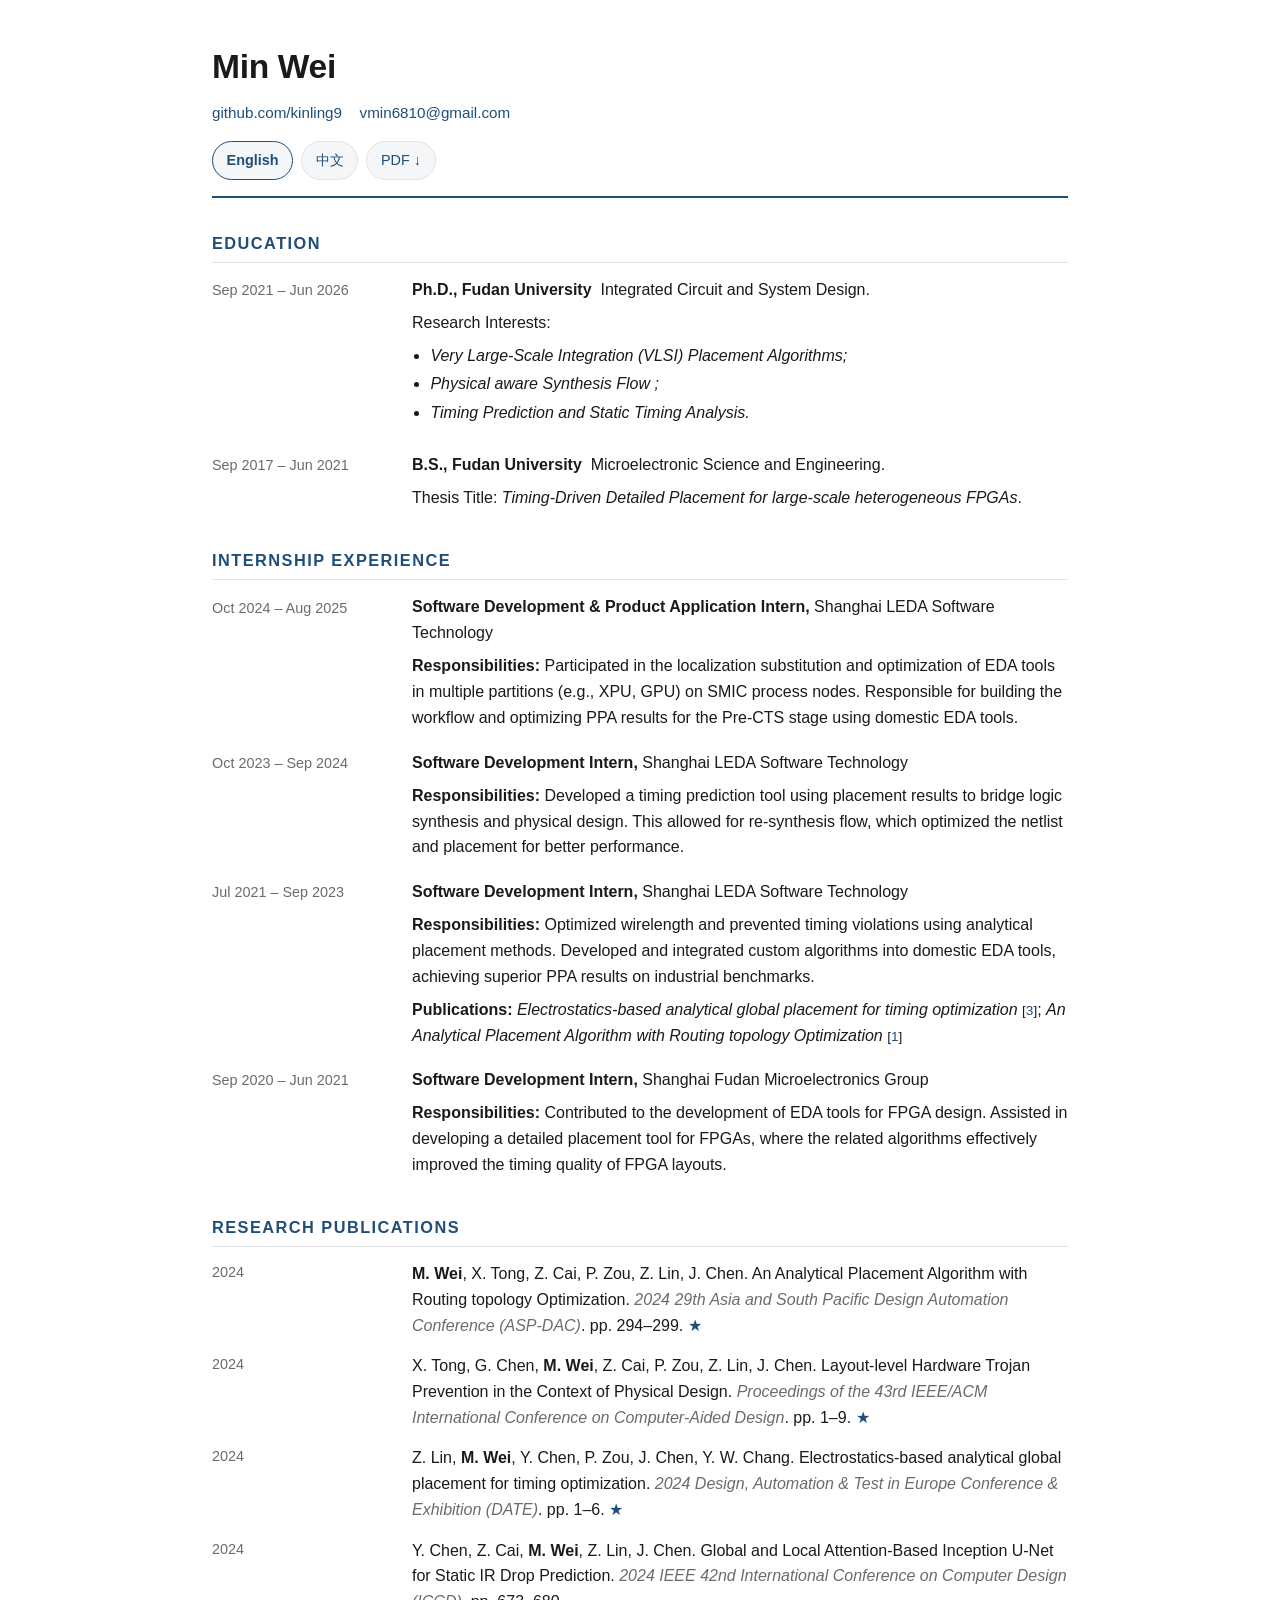
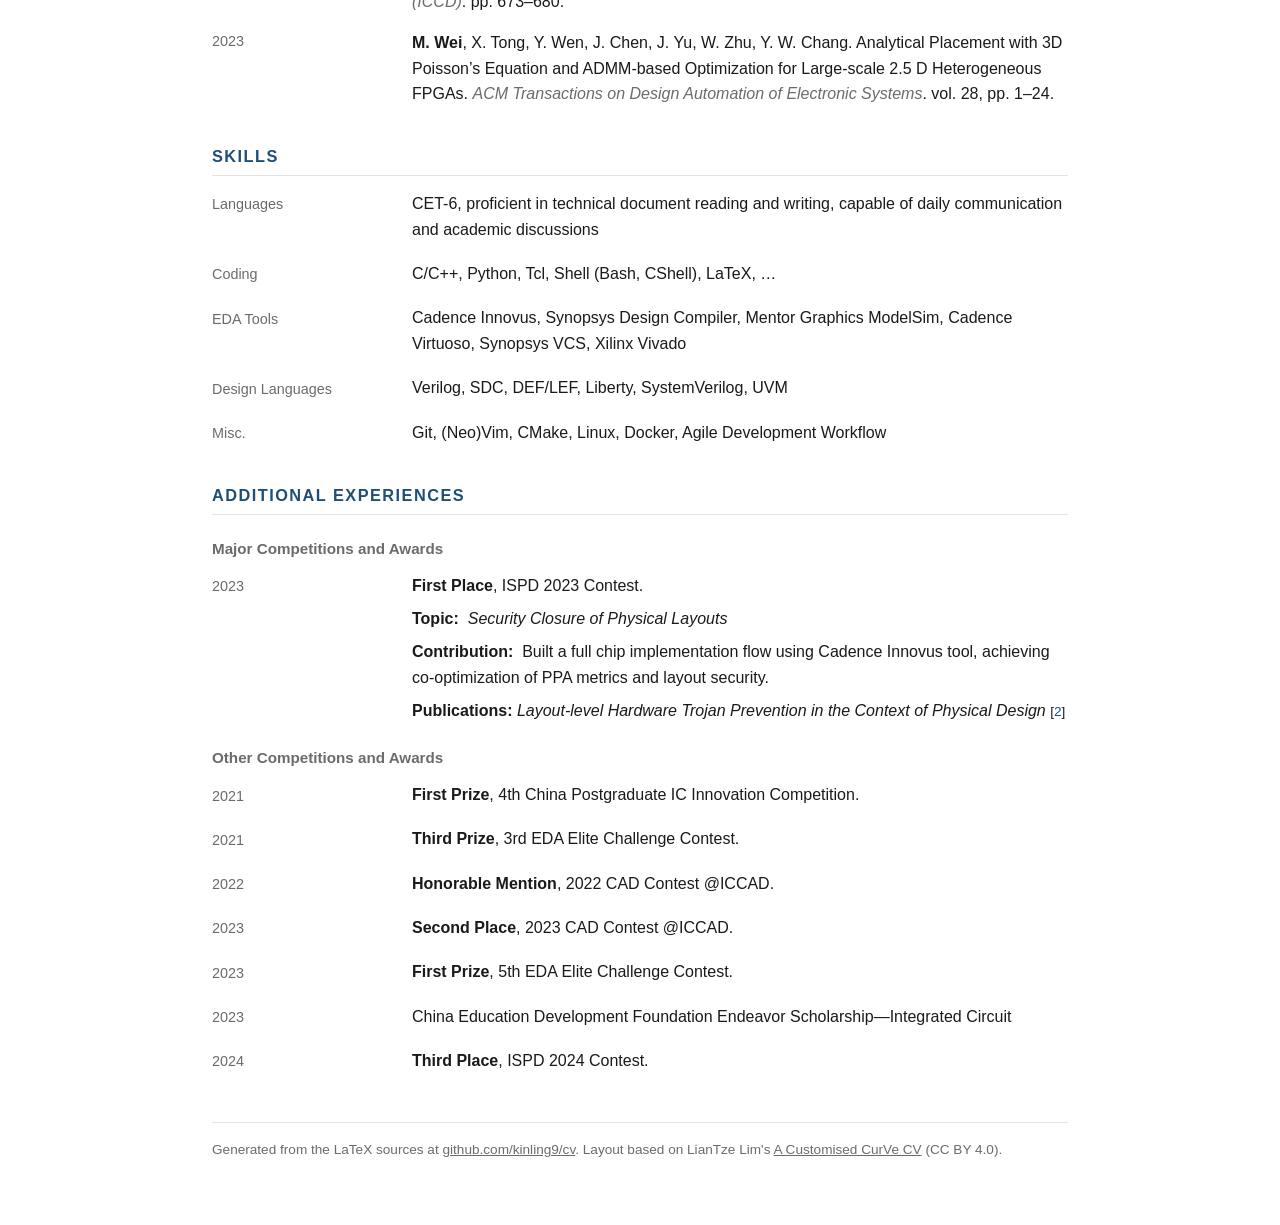
==== docs/index.html @ a0dac03f "Add a generated HTML version of the CV for GitHub Pages tools/build-site.py renders docs/index.html " ====
<!DOCTYPE html>
<html lang="en">
<head>
<meta charset="utf-8">
<meta name="viewport" content="width=device-width, initial-scale=1">
<title>Min Wei — CV</title>
<meta name="description" content="Curriculum vitae of Min Wei.">
<link rel="stylesheet" href="style.css">
</head>
<body>
<div class="wrap">
<header class="cv">
  <h1>Min Wei</h1>
  <div class="contact"><a href="https://github.com/kinling9">github.com/kinling9</a> <a href="mailto:vmin6810@gmail.com">vmin6810@gmail.com</a></div>
  <nav class="actions"><a href="index.html" aria-current="page">English</a><a href="zh.html">中文</a><a href="cv-en.pdf">PDF ↓</a></nav>
</header>
<section class="rubric"><h2>Education</h2>
<div class="entry"><div class="entry-key">Sep 2021 – Jun 2026</div><div class="entry-body"><p><strong>Ph.D., Fudan University</strong>&nbsp;&nbsp;Integrated Circuit and System Design.</p>
<p>Research Interests:</p>
<ul><li><em>Very Large-Scale Integration (VLSI) Placement Algorithms;</em></li><li><em>Physical aware Synthesis Flow ;</em></li><li><em>Timing Prediction and Static Timing Analysis.</em></li></ul></div></div>
<div class="entry"><div class="entry-key">Sep 2017 – Jun 2021</div><div class="entry-body"><p><strong>B.S., Fudan University</strong>&nbsp;&nbsp;Microelectronic Science and Engineering.</p>
<p>Thesis Title: <em>Timing-Driven Detailed Placement for large-scale heterogeneous FPGAs</em>.</p></div></div>
</section>
<section class="rubric"><h2>Internship Experience</h2>
<div class="entry"><div class="entry-key">Oct 2024 – Aug 2025</div><div class="entry-body"><p><strong>Software Development &amp; Product Application Intern,</strong> Shanghai LEDA Software Technology</p>
<p><strong>Responsibilities:</strong> Participated in the localization substitution and optimization of EDA tools in multiple partitions (e.g., XPU, GPU) on SMIC process nodes. Responsible for building the workflow and optimizing PPA results for the Pre-CTS stage using domestic EDA tools.</p></div></div>
<div class="entry"><div class="entry-key">Oct 2023 – Sep 2024</div><div class="entry-body"><p><strong>Software Development Intern,</strong> Shanghai LEDA Software Technology</p>
<p><strong>Responsibilities:</strong> Developed a timing prediction tool using placement results to bridge logic synthesis and physical design. This allowed for re-synthesis flow, which optimized the netlist and placement for better performance.</p></div></div>
<div class="entry"><div class="entry-key">Jul 2021 – Sep 2023</div><div class="entry-body"><p><strong>Software Development Intern,</strong> Shanghai LEDA Software Technology</p>
<p><strong>Responsibilities:</strong> Optimized wirelength and prevented timing violations using analytical placement methods. Developed and integrated custom algorithms into domestic EDA tools, achieving superior PPA results on industrial benchmarks.</p>
<p><strong>Publications:</strong> <em>Electrostatics-based analytical global placement for timing optimization</em> <span class="cites">[<a class="cite" href="#pub-lin2024electrostatics">3</a>]</span>; <em>An Analytical Placement Algorithm with Routing topology Optimization</em> <span class="cites">[<a class="cite" href="#pub-wei2024analytical">1</a>]</span></p></div></div>
<div class="entry"><div class="entry-key">Sep 2020 – Jun 2021</div><div class="entry-body"><p><strong>Software Development Intern,</strong> Shanghai Fudan Microelectronics Group</p>
<p><strong>Responsibilities:</strong> Contributed to the development of EDA tools for FPGA design. Assisted in developing a detailed placement tool for FPGAs, where the related algorithms effectively improved the timing quality of FPGA layouts.</p></div></div>
</section>
<section class="rubric"><h2>Research Publications</h2><ol class="pubs"><li id="pub-wei2024analytical" class="pub"><span class="pub-year">2024</span><span class="pub-body"><span class="pub-authors"><strong>M. Wei</strong>, X. Tong, Z. Cai, P. Zou, Z. Lin, J. Chen</span>. <span class="pub-title">An Analytical Placement Algorithm with Routing topology Optimization</span>. <span class="pub-venue">2024 29th Asia and South Pacific Design Automation Conference (ASP-DAC)</span>. <span class="pub-meta">pp.&nbsp;294–299</span>. <span class="pub-flag" title="cited in this CV">&#9733;</span></span></li><li id="pub-tong2024layout" class="pub"><span class="pub-year">2024</span><span class="pub-body"><span class="pub-authors">X. Tong, G. Chen, <strong>M. Wei</strong>, Z. Cai, P. Zou, Z. Lin, J. Chen</span>. <span class="pub-title">Layout-level Hardware Trojan Prevention in the Context of Physical Design</span>. <span class="pub-venue">Proceedings of the 43rd IEEE/ACM International Conference on Computer-Aided Design</span>. <span class="pub-meta">pp.&nbsp;1–9</span>. <span class="pub-flag" title="cited in this CV">&#9733;</span></span></li><li id="pub-lin2024electrostatics" class="pub"><span class="pub-year">2024</span><span class="pub-body"><span class="pub-authors">Z. Lin, <strong>M. Wei</strong>, Y. Chen, P. Zou, J. Chen, Y. W. Chang</span>. <span class="pub-title">Electrostatics-based analytical global placement for timing optimization</span>. <span class="pub-venue">2024 Design, Automation &amp; Test in Europe Conference &amp; Exhibition (DATE)</span>. <span class="pub-meta">pp.&nbsp;1–6</span>. <span class="pub-flag" title="cited in this CV">&#9733;</span></span></li><li id="pub-chen2024global" class="pub"><span class="pub-year">2024</span><span class="pub-body"><span class="pub-authors">Y. Chen, Z. Cai, <strong>M. Wei</strong>, Z. Lin, J. Chen</span>. <span class="pub-title">Global and Local Attention-Based Inception U-Net for Static IR Drop Prediction</span>. <span class="pub-venue">2024 IEEE 42nd International Conference on Computer Design (ICCD)</span>. <span class="pub-meta">pp.&nbsp;673–680</span>.</span></li><li id="pub-wei2023analytical" class="pub"><span class="pub-year">2023</span><span class="pub-body"><span class="pub-authors"><strong>M. Wei</strong>, X. Tong, Y. Wen, J. Chen, J. Yu, W. Zhu, Y. W. Chang</span>. <span class="pub-title">Analytical Placement with 3D Poisson’s Equation and ADMM-based Optimization for Large-scale 2.5 D Heterogeneous FPGAs</span>. <span class="pub-venue">ACM Transactions on Design Automation of Electronic Systems</span>. <span class="pub-meta">vol.&nbsp;28, pp.&nbsp;1–24</span>.</span></li></ol></section>
<section class="rubric"><h2>Skills</h2>
<div class="entry"><div class="entry-key">Languages</div><div class="entry-body"><p>CET-6, proficient in technical document reading and writing, capable of daily communication and academic discussions</p></div></div>
<div class="entry"><div class="entry-key">Coding</div><div class="entry-body"><p>C/C++, Python, Tcl, Shell (Bash, CShell), LaTeX, …</p></div></div>
<div class="entry"><div class="entry-key">EDA Tools</div><div class="entry-body"><p>Cadence Innovus, Synopsys Design Compiler, Mentor Graphics ModelSim, Cadence Virtuoso, Synopsys VCS, Xilinx Vivado</p></div></div>
<div class="entry"><div class="entry-key">Design Languages</div><div class="entry-body"><p>Verilog, SDC, DEF/LEF, Liberty, SystemVerilog, UVM</p></div></div>
<div class="entry"><div class="entry-key">Misc.</div><div class="entry-body"><p>Git, (Neo)Vim, CMake, Linux, Docker, Agile Development Workflow</p></div></div>
</section>
<section class="rubric"><h2>Additional Experiences</h2>
<h3>Major Competitions and Awards</h3>
<div class="entry"><div class="entry-key">2023</div><div class="entry-body"><p><strong>First Place</strong>, ISPD 2023 Contest.</p>
<p><strong>Topic:</strong> &nbsp;<em>Security Closure of Physical Layouts</em></p>
<p><strong>Contribution:</strong> &nbsp;Built a full chip implementation flow using Cadence Innovus tool, achieving co-optimization of PPA metrics and layout security.</p>
<p><strong>Publications:</strong> <em>Layout-level Hardware Trojan Prevention in the Context of Physical Design</em> <span class="cites">[<a class="cite" href="#pub-tong2024layout">2</a>]</span></p></div></div>
<h3>Other Competitions and Awards</h3>
<div class="entry"><div class="entry-key">2021</div><div class="entry-body"><p><strong>First Prize</strong>, 4th China Postgraduate IC Innovation Competition.</p></div></div>
<div class="entry"><div class="entry-key">2021</div><div class="entry-body"><p><strong>Third Prize</strong>, 3rd EDA Elite Challenge Contest.</p></div></div>
<div class="entry"><div class="entry-key">2022</div><div class="entry-body"><p><strong>Honorable Mention</strong>, 2022 CAD Contest @ICCAD.</p></div></div>
<div class="entry"><div class="entry-key">2023</div><div class="entry-body"><p><strong>Second Place</strong>, 2023 CAD Contest @ICCAD.</p></div></div>
<div class="entry"><div class="entry-key">2023</div><div class="entry-body"><p><strong>First Prize</strong>, 5th EDA Elite Challenge Contest.</p></div></div>
<div class="entry"><div class="entry-key">2023</div><div class="entry-body"><p>China Education Development Foundation Endeavor Scholarship—Integrated Circuit</p></div></div>
<div class="entry"><div class="entry-key">2024</div><div class="entry-body"><p><strong>Third Place</strong>, ISPD 2024 Contest.</p></div></div>
</section>
<footer class="cv">
Generated from the LaTeX sources at <a href="https://github.com/kinling9/cv">github.com/kinling9/cv</a>. Layout based on LianTze Lim's <a href="https://www.overleaf.com/latex/templates/a-customised-curve-cv/mvmbhkwsnmwv">A Customised CurVe CV</a> (CC BY 4.0).
</footer>
</div>
</body>
</html>
---- docs/style.css ----
:root{
  --bg:#ffffff; --fg:#1a1a1a; --muted:#6b6b6b; --rule:#e3e3e3;
  --accent:#1f4e79; --chip:#f4f6f8; --link:#1f4e79;
}
@media (prefers-color-scheme:dark){
  :root{
    --bg:#15171a; --fg:#e6e6e6; --muted:#9aa0a6; --rule:#2c3035;
    --accent:#8ab4f8; --chip:#1e2126; --link:#8ab4f8;
  }
}
*{box-sizing:border-box}
html{-webkit-text-size-adjust:100%}
body{
  margin:0; background:var(--bg); color:var(--fg);
  font:16px/1.62 -apple-system,BlinkMacSystemFont,"Segoe UI",Roboto,
       "Helvetica Neue","Noto Sans SC","PingFang SC","Microsoft YaHei",sans-serif;
}
.wrap{max-width:56rem; margin:0 auto; padding:2.5rem 1.25rem 4rem}
a{color:var(--link)}
a:hover{text-decoration:none}

header.cv{border-bottom:2px solid var(--accent); padding-bottom:1rem; margin-bottom:2rem}
header.cv h1{margin:0 0 .4rem; font-size:2.1rem; letter-spacing:-.01em}
.contact{display:flex; flex-wrap:wrap; gap:.4rem 1.1rem; color:var(--muted); font-size:.95rem}
.contact a{text-decoration:none}
.actions{display:flex; flex-wrap:wrap; gap:.5rem; margin-top:1rem}
.actions a{
  display:inline-block; padding:.4rem .85rem; border:1px solid var(--rule);
  border-radius:999px; background:var(--chip); text-decoration:none; font-size:.9rem;
}
.actions a[aria-current="page"]{border-color:var(--accent); color:var(--accent); font-weight:600}

.rubric{margin:0 0 2.25rem}
.rubric h2{
  font-size:1.02rem; text-transform:uppercase; letter-spacing:.09em;
  color:var(--accent); margin:0 0 .9rem; padding-bottom:.35rem;
  border-bottom:1px solid var(--rule);
}
.rubric h3{font-size:.95rem; margin:1.4rem 0 .7rem; color:var(--muted)}

.entry{display:grid; grid-template-columns:11rem 1fr; gap:0 1.5rem; margin-bottom:1.15rem}
.entry-key{color:var(--muted); font-size:.9rem; padding-top:.15rem}
.entry-body>p{margin:0 0 .45rem}
.entry-body>p:last-child{margin-bottom:0}
.entry-body ul{margin:.3rem 0 .5rem; padding-left:1.15rem}
.entry-body li{margin:.15rem 0}

.pubs{list-style:none; margin:0; padding:0; counter-reset:pub}
.pub{display:grid; grid-template-columns:11rem 1fr; gap:0 1.5rem; margin-bottom:.9rem}
.pub-year{color:var(--muted); font-size:.9rem}
.pub-venue{font-style:italic; color:var(--muted)}
.pub-flag{color:var(--accent)}
.cites{font-size:.85rem}
.cite{text-decoration:none}
code{background:var(--chip); padding:.05em .3em; border-radius:3px; font-size:.9em}

footer.cv{margin-top:3rem; padding-top:1rem; border-top:1px solid var(--rule);
          color:var(--muted); font-size:.85rem}
footer.cv a{color:var(--muted)}

@media (max-width:640px){
  .wrap{padding:1.75rem 1rem 3rem}
  header.cv h1{font-size:1.65rem}
  .entry,.pub{grid-template-columns:1fr; gap:.15rem}
  .entry-key,.pub-year{font-weight:600; color:var(--accent); font-size:.85rem}
}
@media print{
  .actions{display:none}
  body{background:#fff; color:#000}
  .wrap{max-width:none; padding:0}
}
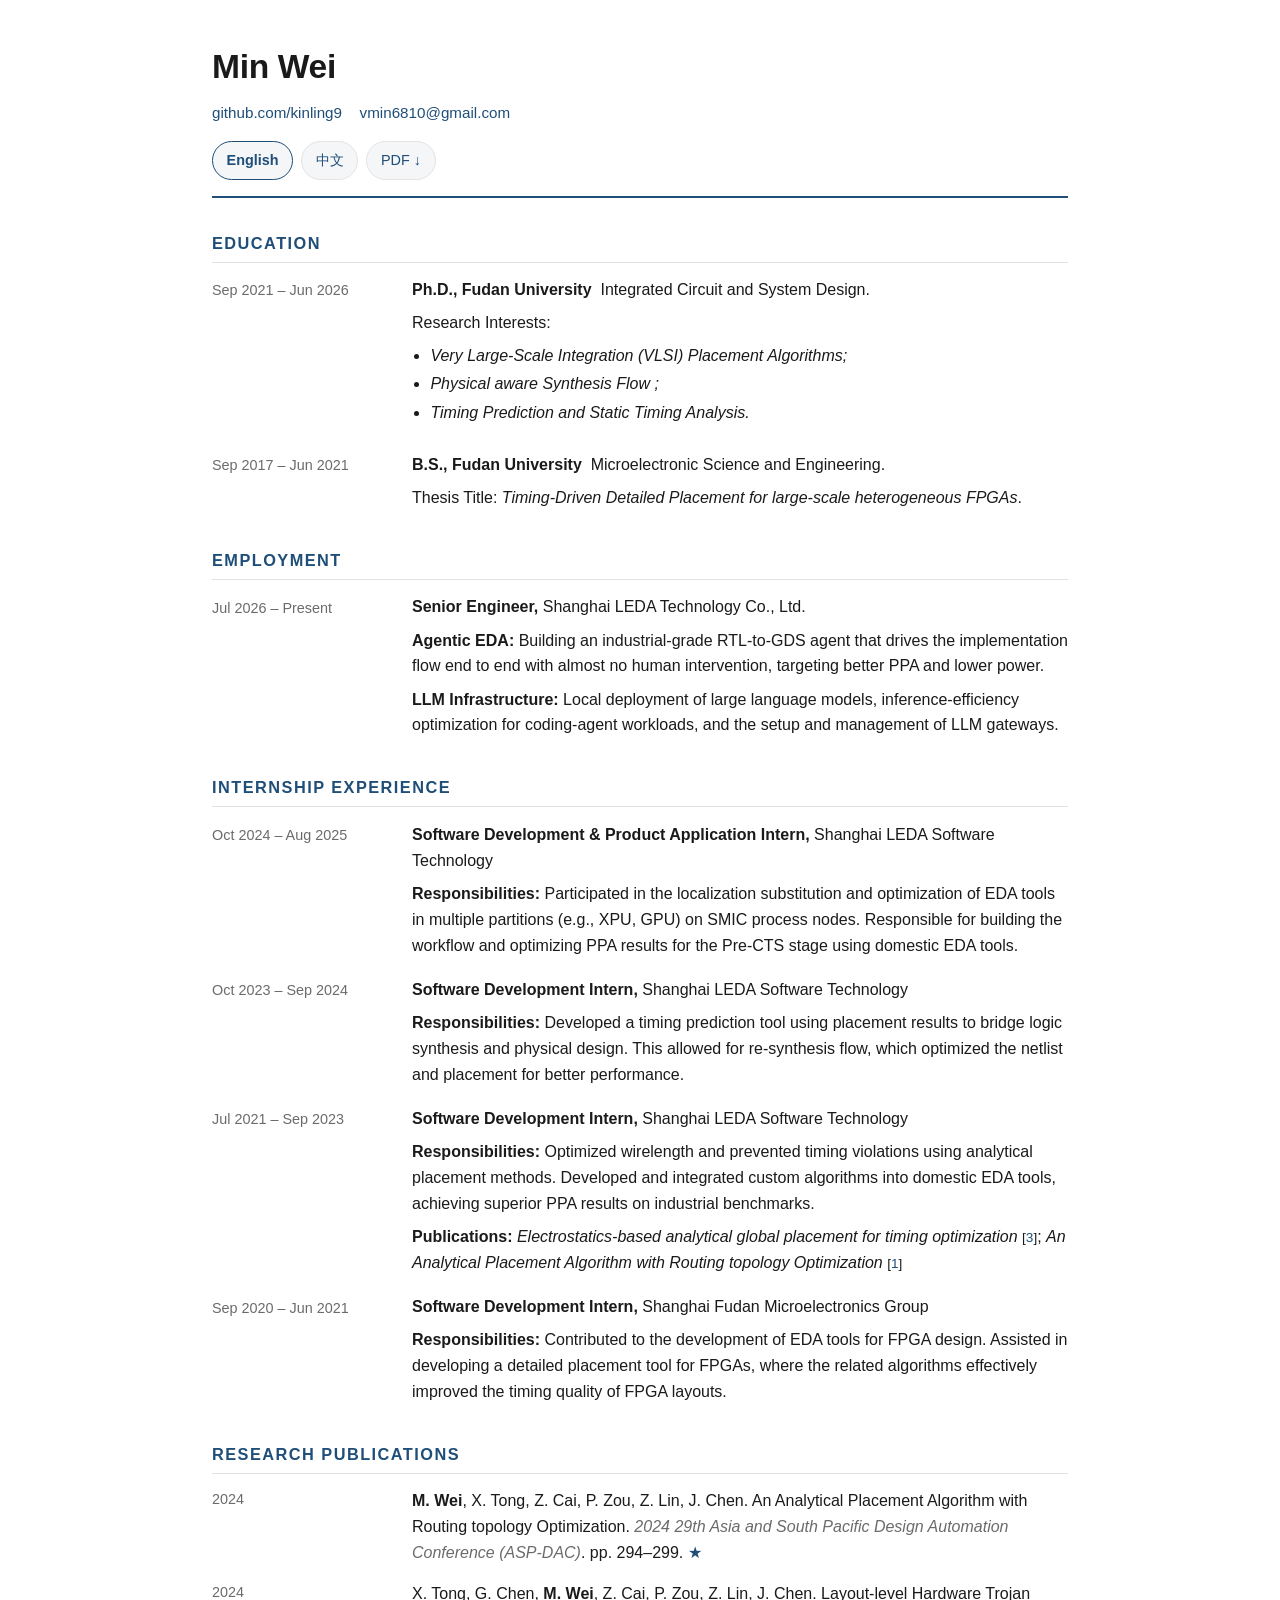
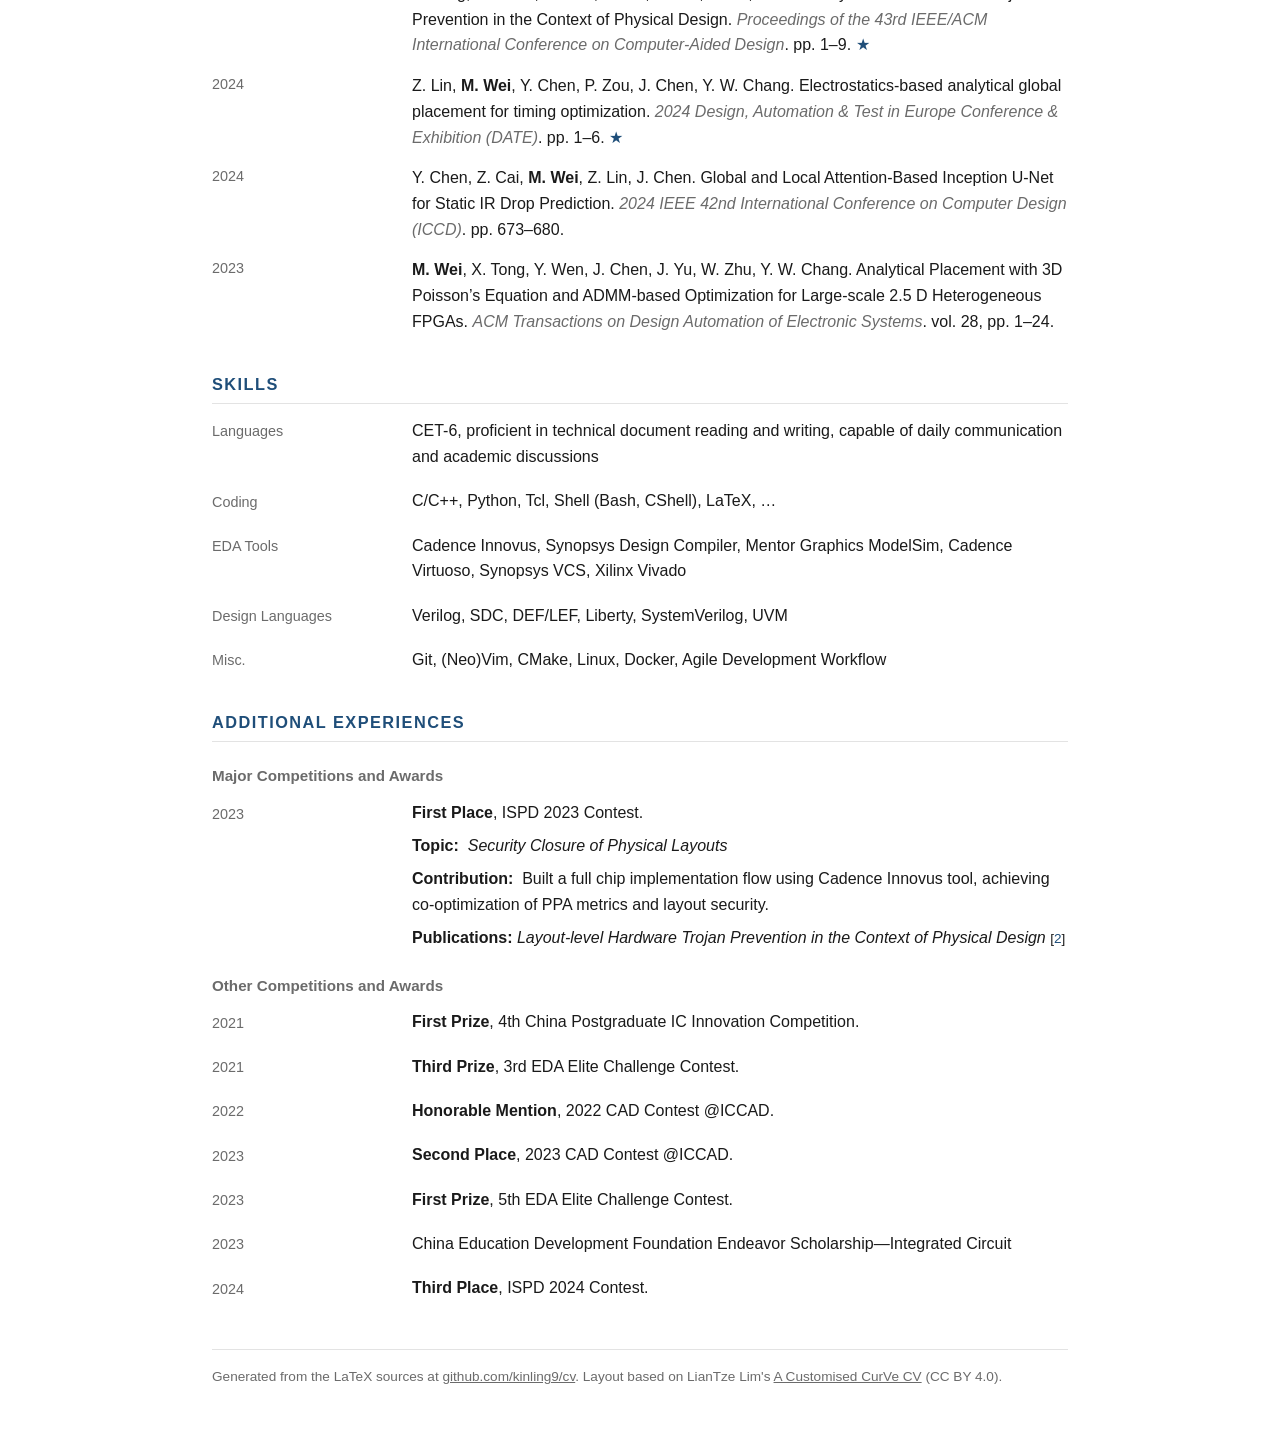
==== commit 176ff9e4: "Add current role at Shanghai LEDA Full-time employment since Jul 2026, covering the agentic EDA work" ====
--- a/docs/index.html
+++ b/docs/index.html
@@ -20,6 +20,11 @@
 <ul><li><em>Very Large-Scale Integration (VLSI) Placement Algorithms;</em></li><li><em>Physical aware Synthesis Flow ;</em></li><li><em>Timing Prediction and Static Timing Analysis.</em></li></ul></div></div>
 <div class="entry"><div class="entry-key">Sep 2017 – Jun 2021</div><div class="entry-body"><p><strong>B.S., Fudan University</strong>&nbsp;&nbsp;Microelectronic Science and Engineering.</p>
 <p>Thesis Title: <em>Timing-Driven Detailed Placement for large-scale heterogeneous FPGAs</em>.</p></div></div>
+</section>
+<section class="rubric"><h2>Employment</h2>
+<div class="entry"><div class="entry-key">Jul 2026 – Present</div><div class="entry-body"><p><strong>Senior Engineer,</strong> Shanghai LEDA Technology Co., Ltd.</p>
+<p><strong>Agentic EDA:</strong> Building an industrial-grade RTL-to-GDS agent that drives the implementation flow end to end with almost no human intervention, targeting better PPA and lower power.</p>
+<p><strong>LLM Infrastructure:</strong> Local deployment of large language models, inference-efficiency optimization for coding-agent workloads, and the setup and management of LLM gateways.</p></div></div>
 </section>
 <section class="rubric"><h2>Internship Experience</h2>
 <div class="entry"><div class="entry-key">Oct 2024 – Aug 2025</div><div class="entry-body"><p><strong>Software Development &amp; Product Application Intern,</strong> Shanghai LEDA Software Technology</p>
